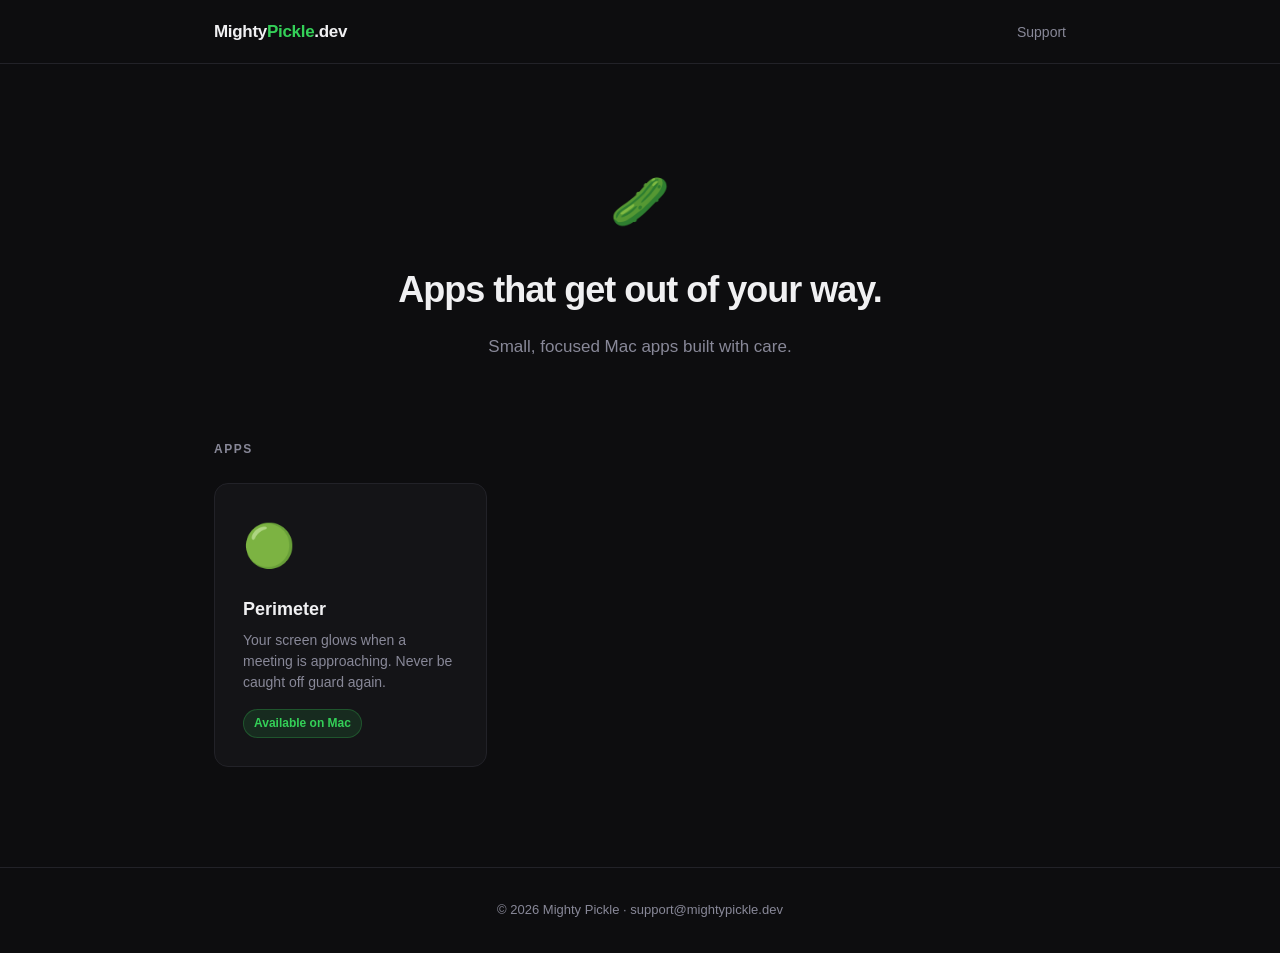
==== index.html @ be345e16 "Initial site — index + Perimeter page" ====
<!DOCTYPE html>
<html lang="en">
<head>
  <meta charset="UTF-8">
  <meta name="viewport" content="width=device-width, initial-scale=1.0">
  <title>Mighty Pickle — Mac Apps</title>
  <meta name="description" content="Simple, delightful Mac apps by Mighty Pickle.">
  <link rel="stylesheet" href="/css/style.css">
</head>
<body>

<nav>
  <div class="inner">
    <span class="wordmark">Mighty<span>Pickle</span>.dev</span>
    <ul>
      <li><a href="mailto:support@mightypickle.dev">Support</a></li>
    </ul>
  </div>
</nav>

<main>
  <section class="index-hero">
    <div class="pickle-logo">🥒</div>
    <h1>Apps that get out of your way.</h1>
    <p>Small, focused Mac apps built with care.</p>
  </section>

  <section class="apps-section">
    <div class="container">
      <h2>Apps</h2>
      <div class="app-grid">

        <a href="/perimeter/" class="app-card">
          <div class="icon">🟢</div>
          <h3>Perimeter</h3>
          <p>Your screen glows when a meeting is approaching. Never be caught off guard again.</p>
          <span class="badge">Available on Mac</span>
        </a>

        <!-- Future apps slot in here -->

      </div>
    </div>
  </section>
</main>

<footer>
  <p>© 2026 Mighty Pickle · <a href="mailto:support@mightypickle.dev">support@mightypickle.dev</a></p>
</footer>

</body>
</html>
---- css/style.css ----
/* ── Reset & Base ─────────────────────────────────────── */
*, *::before, *::after { box-sizing: border-box; margin: 0; padding: 0; }

:root {
  --bg:        #0d0d0f;
  --surface:   #141417;
  --border:    #222228;
  --text:      #f0f0f2;
  --muted:     #888898;
  --green:     #34d058;
  --yellow:    #f9c74f;
  --orange:    #f76c2f;
  --red:       #e0302a;
  --accent:    #34d058;
  --radius:    14px;
  --font:      -apple-system, BlinkMacSystemFont, "Segoe UI", sans-serif;
}

html { scroll-behavior: smooth; }

body {
  font-family: var(--font);
  background: var(--bg);
  color: var(--text);
  line-height: 1.6;
  -webkit-font-smoothing: antialiased;
}

a { color: inherit; text-decoration: none; }

img { display: block; max-width: 100%; }

/* ── Shared Layout ────────────────────────────────────── */
.container { max-width: 900px; margin: 0 auto; padding: 0 24px; }

/* ── Nav ──────────────────────────────────────────────── */
nav {
  border-bottom: 1px solid var(--border);
  padding: 18px 0;
}
nav .inner {
  display: flex;
  align-items: center;
  justify-content: space-between;
  max-width: 900px;
  margin: 0 auto;
  padding: 0 24px;
}
.wordmark {
  font-size: 17px;
  font-weight: 700;
  letter-spacing: -0.3px;
  color: var(--text);
}
.wordmark span { color: var(--accent); }
nav ul {
  list-style: none;
  display: flex;
  gap: 28px;
}
nav ul a {
  font-size: 14px;
  color: var(--muted);
  transition: color 0.15s;
}
nav ul a:hover { color: var(--text); }

/* ── Footer ───────────────────────────────────────────── */
footer {
  border-top: 1px solid var(--border);
  padding: 32px 0;
  text-align: center;
  color: var(--muted);
  font-size: 13px;
}
footer a { color: var(--muted); }
footer a:hover { color: var(--text); }

/* ── Index: Hero ──────────────────────────────────────── */
.index-hero {
  text-align: center;
  padding: 100px 24px 60px;
}
.index-hero .pickle-logo {
  font-size: 48px;
  margin-bottom: 20px;
}
.index-hero h1 {
  font-size: 36px;
  font-weight: 800;
  letter-spacing: -1px;
  margin-bottom: 14px;
}
.index-hero p {
  color: var(--muted);
  font-size: 17px;
  max-width: 440px;
  margin: 0 auto;
}

/* ── Index: App Grid ──────────────────────────────────── */
.apps-section { padding: 20px 0 100px; }
.apps-section h2 {
  font-size: 12px;
  font-weight: 600;
  letter-spacing: 1.5px;
  text-transform: uppercase;
  color: var(--muted);
  margin-bottom: 24px;
}
.app-grid {
  display: grid;
  grid-template-columns: repeat(auto-fill, minmax(260px, 1fr));
  gap: 16px;
}
.app-card {
  background: var(--surface);
  border: 1px solid var(--border);
  border-radius: var(--radius);
  padding: 28px;
  transition: border-color 0.15s, transform 0.15s;
  display: block;
}
.app-card:hover {
  border-color: #444;
  transform: translateY(-2px);
}
.app-card .icon {
  font-size: 42px;
  margin-bottom: 16px;
}
.app-card h3 {
  font-size: 18px;
  font-weight: 700;
  margin-bottom: 6px;
}
.app-card p {
  font-size: 14px;
  color: var(--muted);
  line-height: 1.5;
}
.app-card .badge {
  display: inline-block;
  margin-top: 16px;
  font-size: 12px;
  font-weight: 600;
  padding: 4px 10px;
  border-radius: 20px;
  background: rgba(52,208,88,0.12);
  color: var(--green);
  border: 1px solid rgba(52,208,88,0.25);
}

/* ── Perimeter: Hero ──────────────────────────────────── */
.p-hero {
  text-align: center;
  padding: 80px 24px 64px;
  position: relative;
}
.p-hero .app-icon {
  font-size: 72px;
  margin-bottom: 24px;
  line-height: 1;
}
.glow-ring {
  display: inline-block;
  padding: 16px;
  border-radius: 22px;
  background: linear-gradient(135deg, rgba(52,208,88,0.15), rgba(247,108,47,0.15));
  box-shadow: 0 0 40px rgba(52,208,88,0.2), 0 0 80px rgba(247,108,47,0.1);
  margin-bottom: 28px;
}
.p-hero h1 {
  font-size: clamp(34px, 6vw, 52px);
  font-weight: 800;
  letter-spacing: -1.5px;
  line-height: 1.1;
  margin-bottom: 18px;
}
.p-hero .tagline {
  font-size: 18px;
  color: var(--muted);
  max-width: 460px;
  margin: 0 auto 36px;
  line-height: 1.6;
}
.btn-row {
  display: flex;
  gap: 12px;
  justify-content: center;
  flex-wrap: wrap;
}
.btn-primary {
  display: inline-flex;
  align-items: center;
  gap: 8px;
  background: var(--accent);
  color: #000;
  font-weight: 700;
  font-size: 15px;
  padding: 12px 24px;
  border-radius: 10px;
  transition: opacity 0.15s;
}
.btn-primary:hover { opacity: 0.88; }
.btn-secondary {
  display: inline-flex;
  align-items: center;
  gap: 8px;
  background: var(--surface);
  color: var(--text);
  font-weight: 600;
  font-size: 15px;
  padding: 12px 24px;
  border-radius: 10px;
  border: 1px solid var(--border);
  transition: border-color 0.15s;
}
.btn-secondary:hover { border-color: #555; }

/* ── Perimeter: How It Works ──────────────────────────── */
.how-section {
  padding: 60px 0;
  border-top: 1px solid var(--border);
}
.how-section h2 {
  text-align: center;
  font-size: 28px;
  font-weight: 800;
  letter-spacing: -0.5px;
  margin-bottom: 48px;
}
.glow-stages {
  display: flex;
  gap: 0;
  border: 1px solid var(--border);
  border-radius: var(--radius);
  overflow: hidden;
}
.stage {
  flex: 1;
  padding: 28px 20px;
  text-align: center;
  border-right: 1px solid var(--border);
}
.stage:last-child { border-right: none; }
.stage .dot {
  width: 32px;
  height: 32px;
  border-radius: 50%;
  margin: 0 auto 14px;
}
.stage h3 { font-size: 14px; font-weight: 700; margin-bottom: 6px; }
.stage p { font-size: 12px; color: var(--muted); line-height: 1.4; }

.stage-1 { background: rgba(52,208,88,0.04); }
.stage-1 .dot { background: var(--green); box-shadow: 0 0 12px var(--green); }
.stage-2 { background: rgba(249,199,79,0.04); }
.stage-2 .dot { background: var(--yellow); box-shadow: 0 0 12px var(--yellow); }
.stage-3 { background: rgba(247,108,47,0.06); }
.stage-3 .dot { background: var(--orange); box-shadow: 0 0 12px var(--orange); }
.stage-4 { background: rgba(224,48,42,0.06); }
.stage-4 .dot { background: var(--red); box-shadow: 0 0 12px var(--red); }

/* ── Perimeter: Features ──────────────────────────────── */
.features-section {
  padding: 60px 0;
  border-top: 1px solid var(--border);
}
.features-section h2 {
  text-align: center;
  font-size: 28px;
  font-weight: 800;
  letter-spacing: -0.5px;
  margin-bottom: 48px;
}
.features-grid {
  display: grid;
  grid-template-columns: repeat(auto-fill, minmax(240px, 1fr));
  gap: 16px;
}
.feature-card {
  background: var(--surface);
  border: 1px solid var(--border);
  border-radius: var(--radius);
  padding: 24px;
}
.feature-card .fi { font-size: 26px; margin-bottom: 12px; }
.feature-card h3 { font-size: 15px; font-weight: 700; margin-bottom: 6px; }
.feature-card p { font-size: 13px; color: var(--muted); line-height: 1.5; }

/* ── Perimeter: Pricing ───────────────────────────────── */
.pricing-section {
  padding: 60px 0 80px;
  border-top: 1px solid var(--border);
}
.pricing-section h2 {
  text-align: center;
  font-size: 28px;
  font-weight: 800;
  letter-spacing: -0.5px;
  margin-bottom: 48px;
}
.pricing-grid {
  display: grid;
  grid-template-columns: 1fr 1fr;
  gap: 16px;
  max-width: 580px;
  margin: 0 auto;
}
.price-card {
  background: var(--surface);
  border: 1px solid var(--border);
  border-radius: var(--radius);
  padding: 28px;
}
.price-card.pro {
  border-color: rgba(52,208,88,0.4);
  background: rgba(52,208,88,0.04);
}
.price-card .tier {
  font-size: 12px;
  font-weight: 700;
  letter-spacing: 1px;
  text-transform: uppercase;
  color: var(--muted);
  margin-bottom: 8px;
}
.price-card.pro .tier { color: var(--green); }
.price-card .amount {
  font-size: 32px;
  font-weight: 800;
  letter-spacing: -1px;
  margin-bottom: 16px;
}
.price-card .amount span { font-size: 14px; font-weight: 400; color: var(--muted); }
.price-card ul {
  list-style: none;
  display: flex;
  flex-direction: column;
  gap: 8px;
}
.price-card ul li {
  font-size: 13px;
  color: var(--muted);
  display: flex;
  align-items: flex-start;
  gap: 8px;
}
.price-card ul li::before { content: "✓"; color: var(--green); font-weight: 700; flex-shrink: 0; }
.trial-note {
  text-align: center;
  margin-top: 24px;
  font-size: 13px;
  color: var(--muted);
}

@media (max-width: 600px) {
  .glow-stages { flex-direction: column; }
  .stage { border-right: none; border-bottom: 1px solid var(--border); }
  .stage:last-child { border-bottom: none; }
  .pricing-grid { grid-template-columns: 1fr; }
}
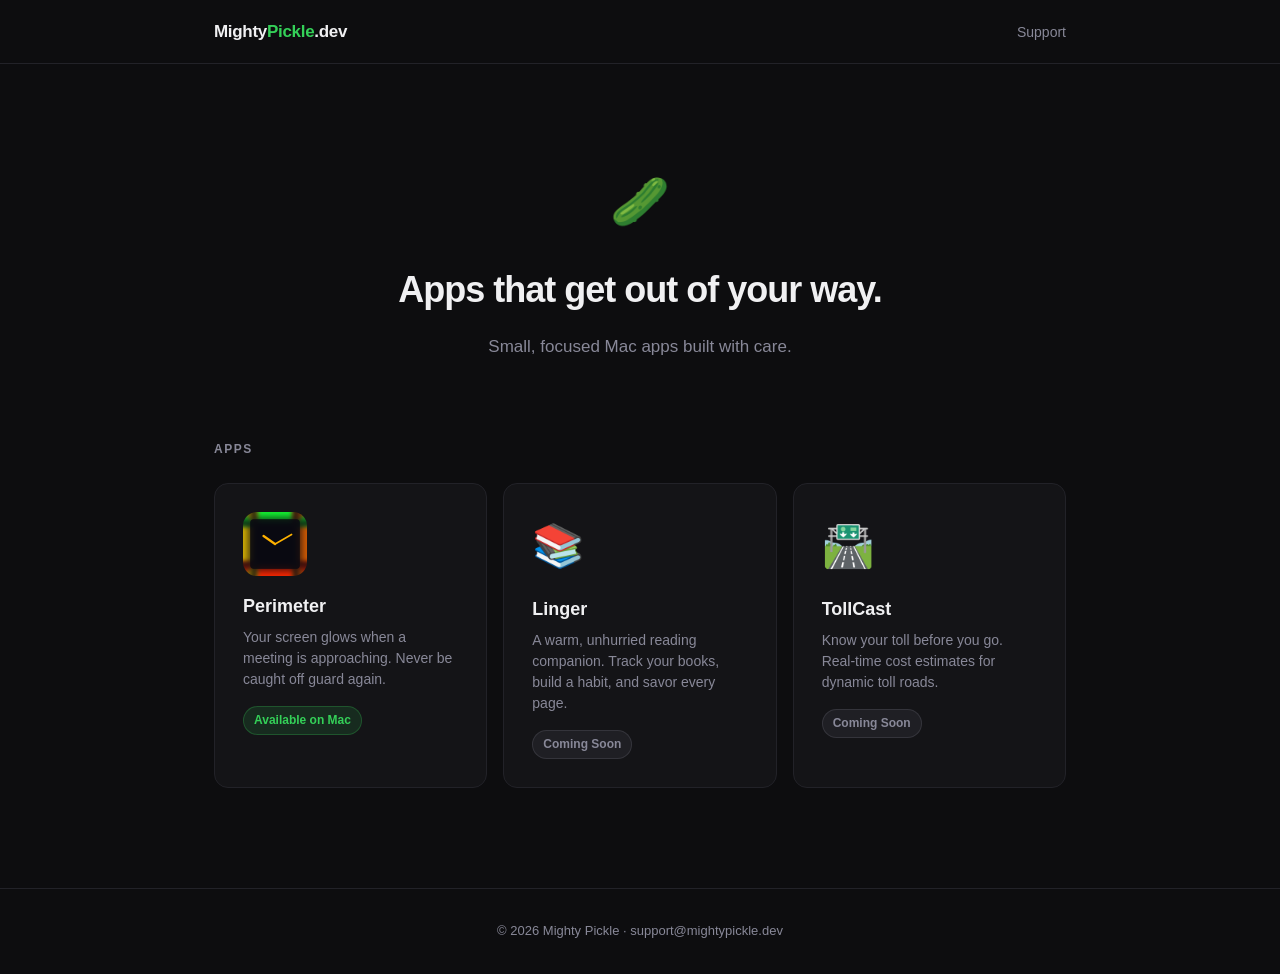
==== commit bf9991e0: "Add Linger and TollCast placeholder cards; use Perimeter icon image Co-Authored-By: Claude Sonnet 4." ====
--- a/index.html
+++ b/index.html
@@ -31,13 +31,25 @@
       <div class="app-grid">
 
         <a href="/perimeter/" class="app-card">
-          <div class="icon">🟢</div>
+          <div class="icon"><img src="/perimeter/img/icon.png" alt="Perimeter icon"></div>
           <h3>Perimeter</h3>
           <p>Your screen glows when a meeting is approaching. Never be caught off guard again.</p>
           <span class="badge">Available on Mac</span>
         </a>
 
-        <!-- Future apps slot in here -->
+        <div class="app-card">
+          <div class="icon">📚</div>
+          <h3>Linger</h3>
+          <p>A warm, unhurried reading companion. Track your books, build a habit, and savor every page.</p>
+          <span class="badge coming-soon">Coming Soon</span>
+        </div>
+
+        <div class="app-card">
+          <div class="icon">🛣️</div>
+          <h3>TollCast</h3>
+          <p>Know your toll before you go. Real-time cost estimates for dynamic toll roads.</p>
+          <span class="badge coming-soon">Coming Soon</span>
+        </div>
 
       </div>
     </div>
--- a/css/style.css
+++ b/css/style.css
@@ -139,6 +139,11 @@
   color: var(--muted);
   line-height: 1.5;
 }
+.app-card .icon img {
+  width: 64px;
+  height: 64px;
+  border-radius: 14px;
+}
 .app-card .badge {
   display: inline-block;
   margin-top: 16px;
@@ -149,6 +154,18 @@
   background: rgba(52,208,88,0.12);
   color: var(--green);
   border: 1px solid rgba(52,208,88,0.25);
+}
+.app-card .badge.coming-soon {
+  background: rgba(136,136,152,0.10);
+  color: var(--muted);
+  border-color: rgba(136,136,152,0.2);
+}
+div.app-card {
+  cursor: default;
+}
+div.app-card:hover {
+  border-color: var(--border);
+  transform: none;
 }
 
 /* ── Perimeter: Hero ──────────────────────────────────── */
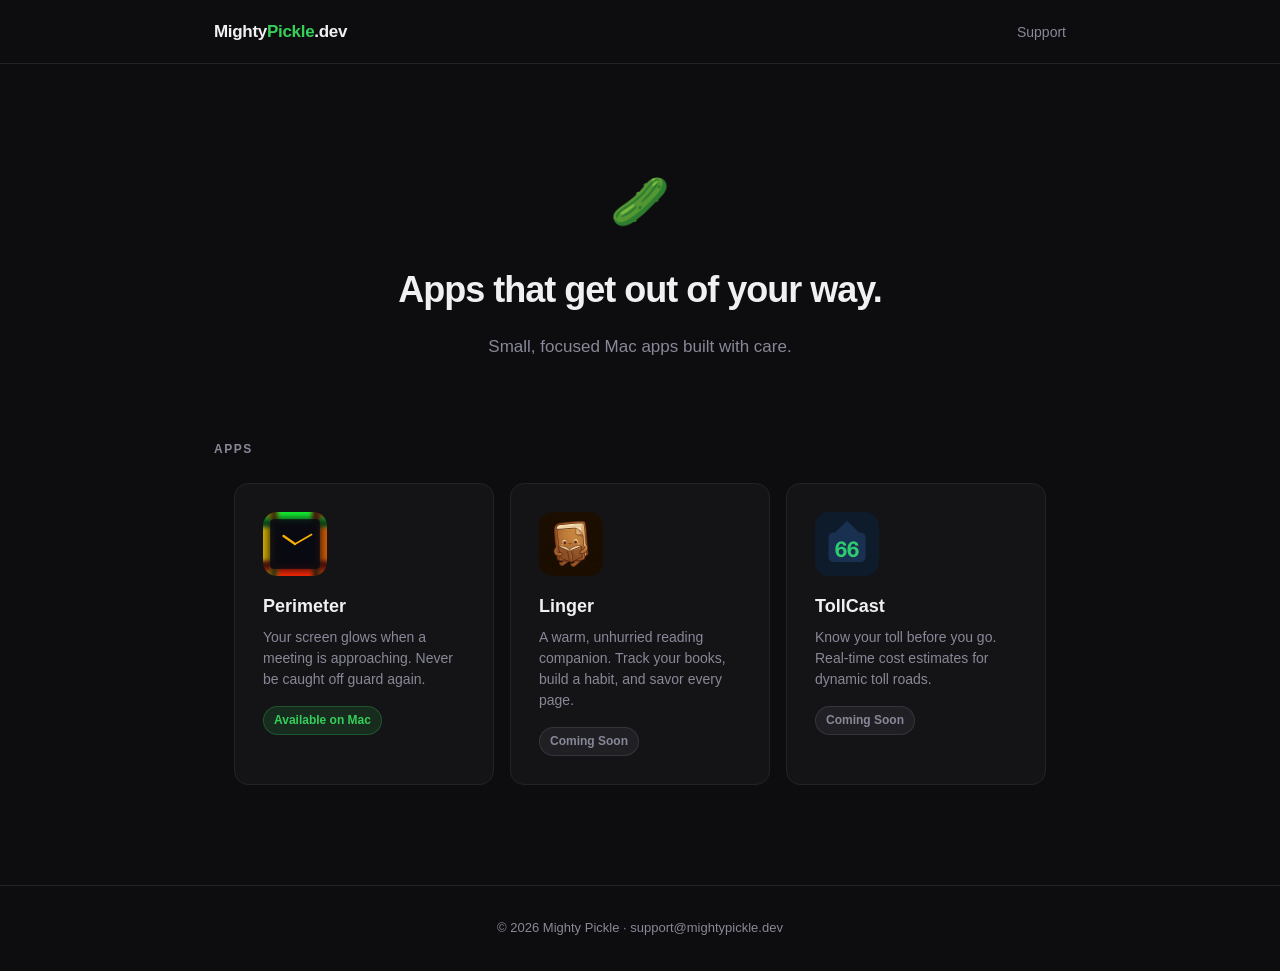
==== commit c0b40e84: "Use real app icons for Linger and TollCast Co-Authored-By: Claude Sonnet 4.6 <noreply@anthropic.com>" ====
--- a/index.html
+++ b/index.html
@@ -38,14 +38,14 @@
         </a>
 
         <div class="app-card">
-          <div class="icon">📚</div>
+          <div class="icon"><img src="/linger/img/icon.png" alt="Linger icon"></div>
           <h3>Linger</h3>
           <p>A warm, unhurried reading companion. Track your books, build a habit, and savor every page.</p>
           <span class="badge coming-soon">Coming Soon</span>
         </div>
 
         <div class="app-card">
-          <div class="icon">🛣️</div>
+          <div class="icon"><img src="/tollcast/img/icon.png" alt="TollCast icon"></div>
           <h3>TollCast</h3>
           <p>Know your toll before you go. Real-time cost estimates for dynamic toll roads.</p>
           <span class="badge coming-soon">Coming Soon</span>
--- a/css/style.css
+++ b/css/style.css
@@ -109,11 +109,13 @@
   margin-bottom: 24px;
 }
 .app-grid {
-  display: grid;
-  grid-template-columns: repeat(auto-fill, minmax(260px, 1fr));
+  display: flex;
+  flex-wrap: wrap;
+  justify-content: center;
   gap: 16px;
 }
 .app-card {
+  width: 260px;
   background: var(--surface);
   border: 1px solid var(--border);
   border-radius: var(--radius);
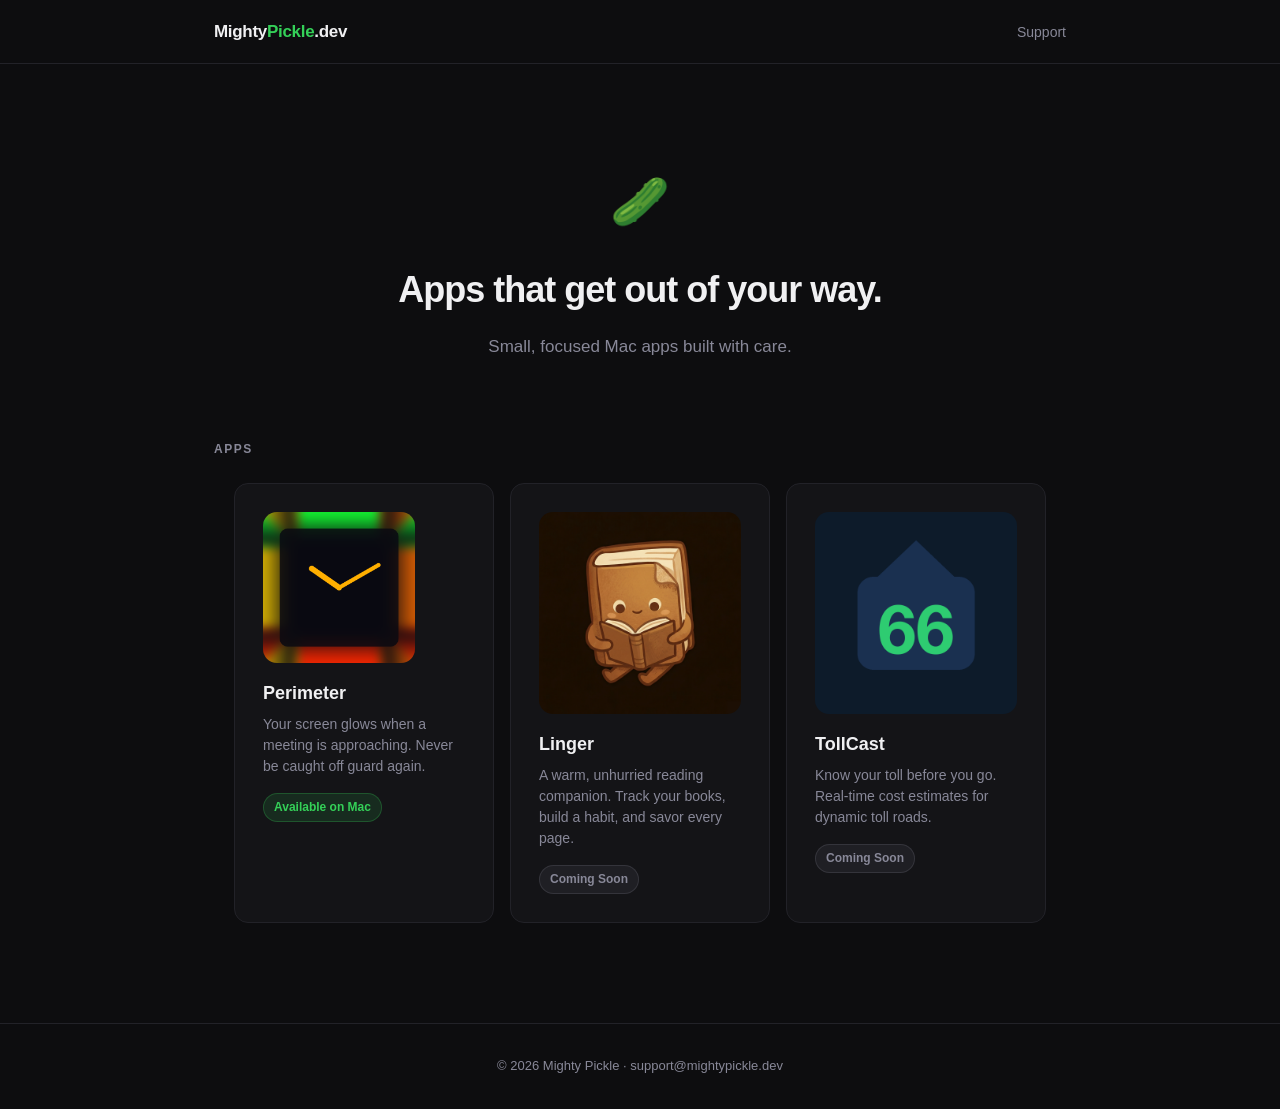
==== commit 8ee1d962: "Shrink Perimeter icon to offset visual weight of its border Co-Authored-By: Claude Sonnet 4.6 <norep" ====
--- a/index.html
+++ b/index.html
@@ -31,7 +31,7 @@
       <div class="app-grid">
 
         <a href="/perimeter/" class="app-card">
-          <div class="icon"><img src="/perimeter/img/icon.png" alt="Perimeter icon"></div>
+          <div class="icon"><img src="/perimeter/img/icon.png" alt="Perimeter icon" class="icon-perimeter"></div>
           <h3>Perimeter</h3>
           <p>Your screen glows when a meeting is approaching. Never be caught off guard again.</p>
           <span class="badge">Available on Mac</span>
--- a/css/style.css
+++ b/css/style.css
@@ -142,9 +142,11 @@
   line-height: 1.5;
 }
 .app-card .icon img {
-  width: 64px;
-  height: 64px;
+  width: 100%;
   border-radius: 14px;
+}
+.app-card .icon img.icon-perimeter {
+  width: 75%;
 }
 .app-card .badge {
   display: inline-block;
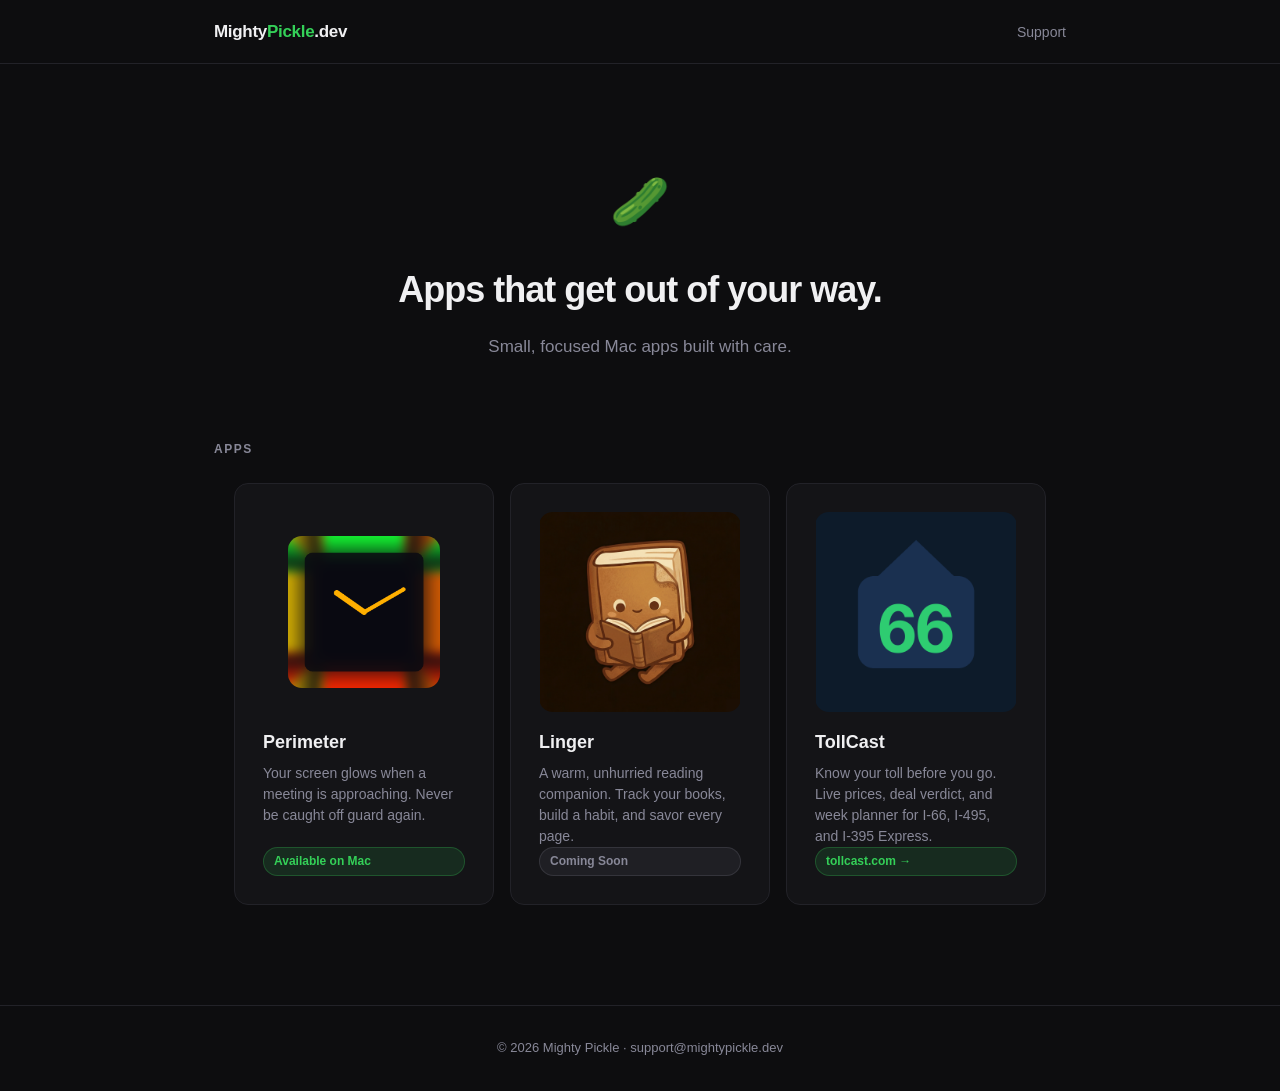
==== commit 4a1a40f9: "Link TollCast card to tollcast.com Co-Authored-By: Claude Sonnet 4.6 <noreply@anthropic.com>" ====
--- a/index.html
+++ b/index.html
@@ -44,12 +44,12 @@
           <span class="badge coming-soon">Coming Soon</span>
         </div>
 
-        <div class="app-card">
+        <a href="https://tollcast.com" class="app-card">
           <div class="icon"><img src="/tollcast/img/icon.png" alt="TollCast icon"></div>
           <h3>TollCast</h3>
-          <p>Know your toll before you go. Real-time cost estimates for dynamic toll roads.</p>
-          <span class="badge coming-soon">Coming Soon</span>
-        </div>
+          <p>Know your toll before you go. Live prices, deal verdict, and week planner for I-66, I-495, and I-395 Express.</p>
+          <span class="badge">tollcast.com →</span>
+        </a>
 
       </div>
     </div>
--- a/css/style.css
+++ b/css/style.css
@@ -121,14 +121,18 @@
   border-radius: var(--radius);
   padding: 28px;
   transition: border-color 0.15s, transform 0.15s;
-  display: block;
+  display: flex;
+  flex-direction: column;
 }
 .app-card:hover {
   border-color: #444;
   transform: translateY(-2px);
 }
 .app-card .icon {
-  font-size: 42px;
+  height: 200px;
+  display: flex;
+  align-items: center;
+  justify-content: center;
   margin-bottom: 16px;
 }
 .app-card h3 {
@@ -143,6 +147,8 @@
 }
 .app-card .icon img {
   width: 100%;
+  max-height: 200px;
+  object-fit: contain;
   border-radius: 14px;
 }
 .app-card .icon img.icon-perimeter {
@@ -150,7 +156,8 @@
 }
 .app-card .badge {
   display: inline-block;
-  margin-top: 16px;
+  margin-top: auto;
+  padding-top: 16px;
   font-size: 12px;
   font-weight: 600;
   padding: 4px 10px;
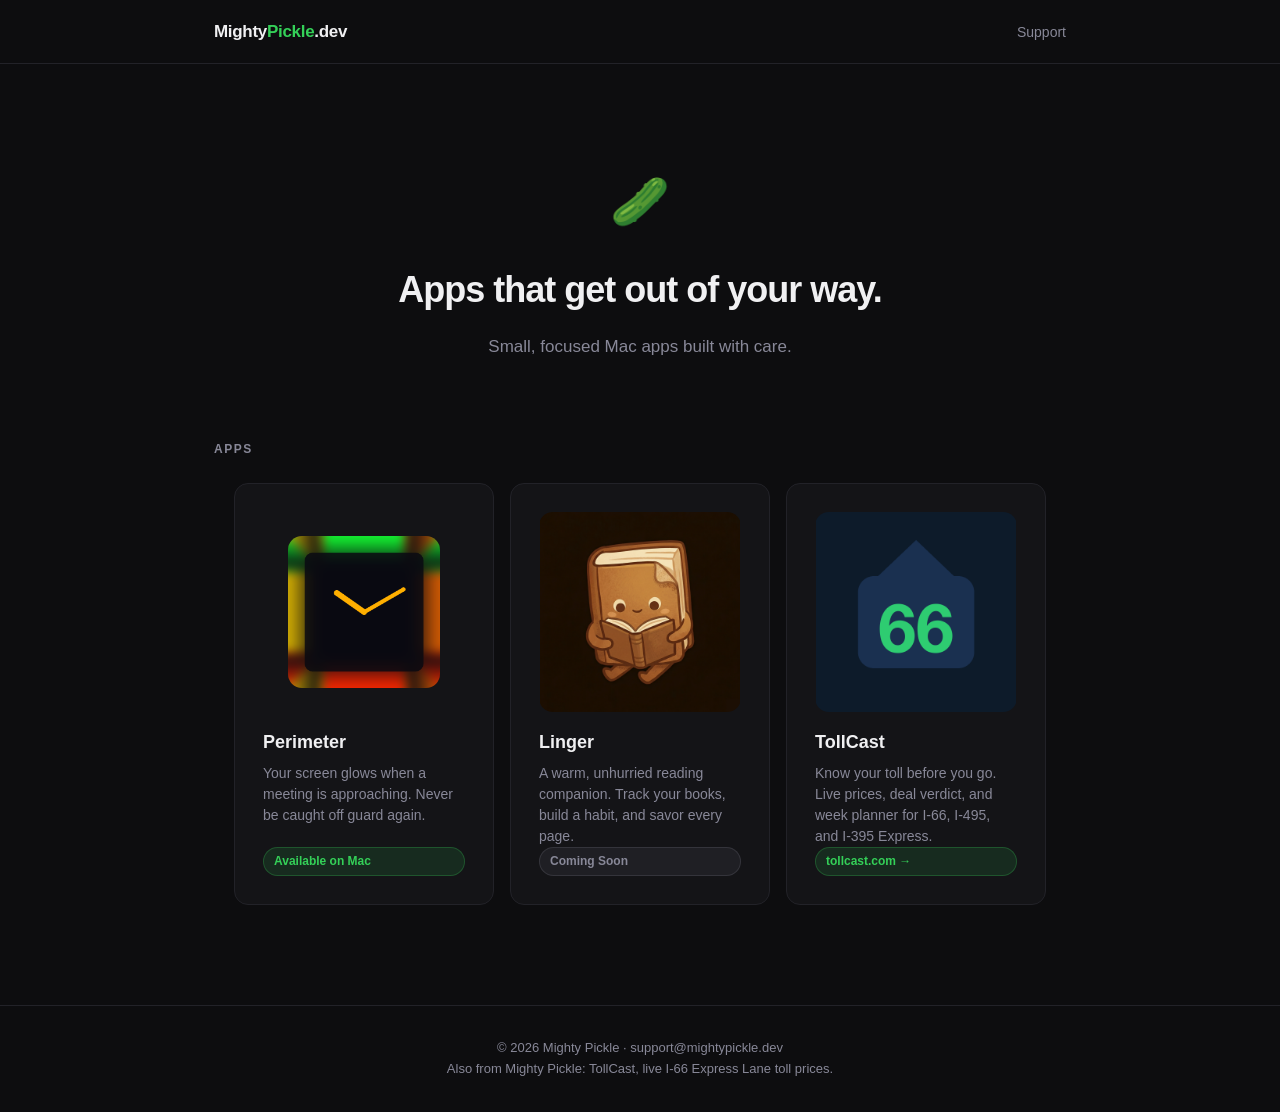
==== commit 7b8946e6: "Footer: link to TollCast (live I-66 toll prices) Co-Authored-By: Claude Opus 5 (1M context) <noreply" ====
--- a/index.html
+++ b/index.html
@@ -6,6 +6,7 @@
   <title>Mighty Pickle — Mac Apps</title>
   <meta name="description" content="Simple, delightful Mac apps by Mighty Pickle.">
   <link rel="stylesheet" href="/css/style.css">
+  <!-- Cloudflare Web Analytics --><script defer src="https://static.cloudflareinsights.com/beacon.min.js" data-cf-beacon='{"token": "06ac57bcec62444bad0d1e1e214ded25"}'></script><!-- End Cloudflare Web Analytics -->
 </head>
 <body>
 
@@ -58,6 +59,7 @@
 
 <footer>
   <p>© 2026 Mighty Pickle · <a href="mailto:support@mightypickle.dev">support@mightypickle.dev</a></p>
+  <p>Also from Mighty Pickle: <a href="https://tollcast.com/">TollCast</a>, live I-66 Express Lane toll prices.</p>
 </footer>
 
 </body>
--- a/css/style.css
+++ b/css/style.css
@@ -231,6 +231,7 @@
   transition: opacity 0.15s;
 }
 .btn-primary:hover { opacity: 0.88; }
+.btn-primary.btn-disabled { opacity: 0.5; cursor: default; pointer-events: none; }
 .btn-secondary {
   display: inline-flex;
   align-items: center;
@@ -331,9 +332,9 @@
 }
 .pricing-grid {
   display: grid;
-  grid-template-columns: 1fr 1fr;
+  grid-template-columns: repeat(3, 1fr);
   gap: 16px;
-  max-width: 580px;
+  max-width: 820px;
   margin: 0 auto;
 }
 .price-card {
@@ -383,6 +384,9 @@
   color: var(--muted);
 }
 
+@media (max-width: 840px) {
+  .pricing-grid { grid-template-columns: 1fr; max-width: 360px; }
+}
 @media (max-width: 600px) {
   .glow-stages { flex-direction: column; }
   .stage { border-right: none; border-bottom: 1px solid var(--border); }
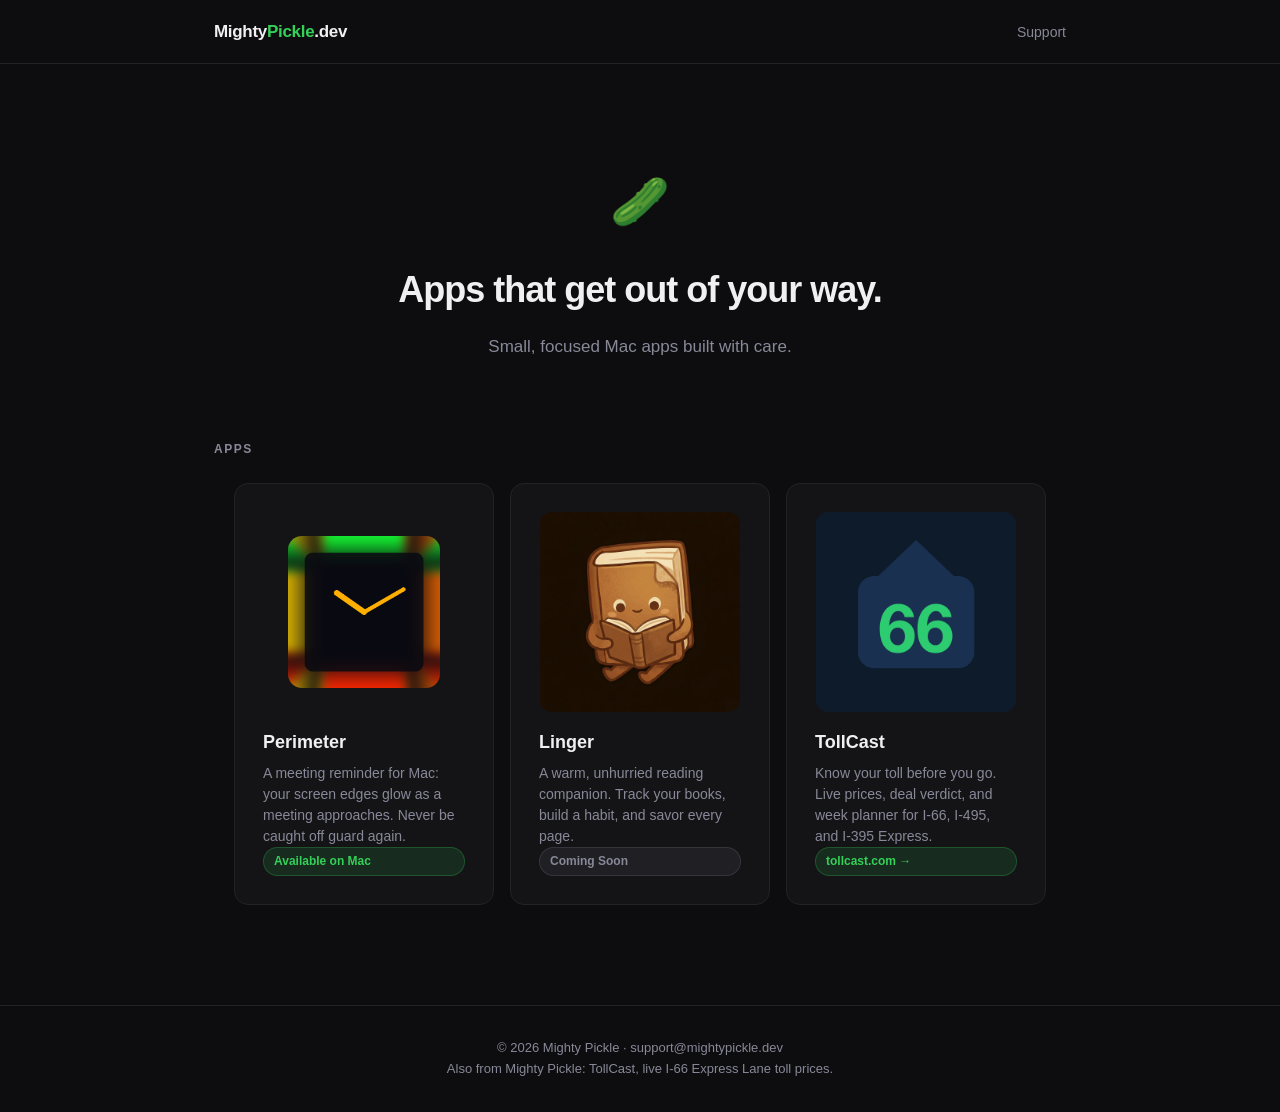
==== commit b0ebb673: "SEO: sitemap, keyword titles, canonical, JSON-LD for Perimeter Co-Authored-By: Claude Opus 5.5 (1M c" ====
--- a/index.html
+++ b/index.html
@@ -3,8 +3,9 @@
 <head>
   <meta charset="UTF-8">
   <meta name="viewport" content="width=device-width, initial-scale=1.0">
-  <title>Mighty Pickle — Mac Apps</title>
-  <meta name="description" content="Simple, delightful Mac apps by Mighty Pickle.">
+  <title>Mighty Pickle — Perimeter Meeting Reminder for Mac, TollCast</title>
+  <meta name="description" content="Small, focused Mac apps by Mighty Pickle, including Perimeter, the Mac meeting reminder that glows your screen edges as meetings approach.">
+  <link rel="canonical" href="https://mightypickle.dev/">
   <link rel="stylesheet" href="/css/style.css">
   <!-- Cloudflare Web Analytics --><script defer src="https://static.cloudflareinsights.com/beacon.min.js" data-cf-beacon='{"token": "06ac57bcec62444bad0d1e1e214ded25"}'></script><!-- End Cloudflare Web Analytics -->
 </head>
@@ -34,7 +35,7 @@
         <a href="/perimeter/" class="app-card">
           <div class="icon"><img src="/perimeter/img/icon.png" alt="Perimeter icon" class="icon-perimeter"></div>
           <h3>Perimeter</h3>
-          <p>Your screen glows when a meeting is approaching. Never be caught off guard again.</p>
+          <p>A meeting reminder for Mac: your screen edges glow as a meeting approaches. Never be caught off guard again.</p>
           <span class="badge">Available on Mac</span>
         </a>
 
